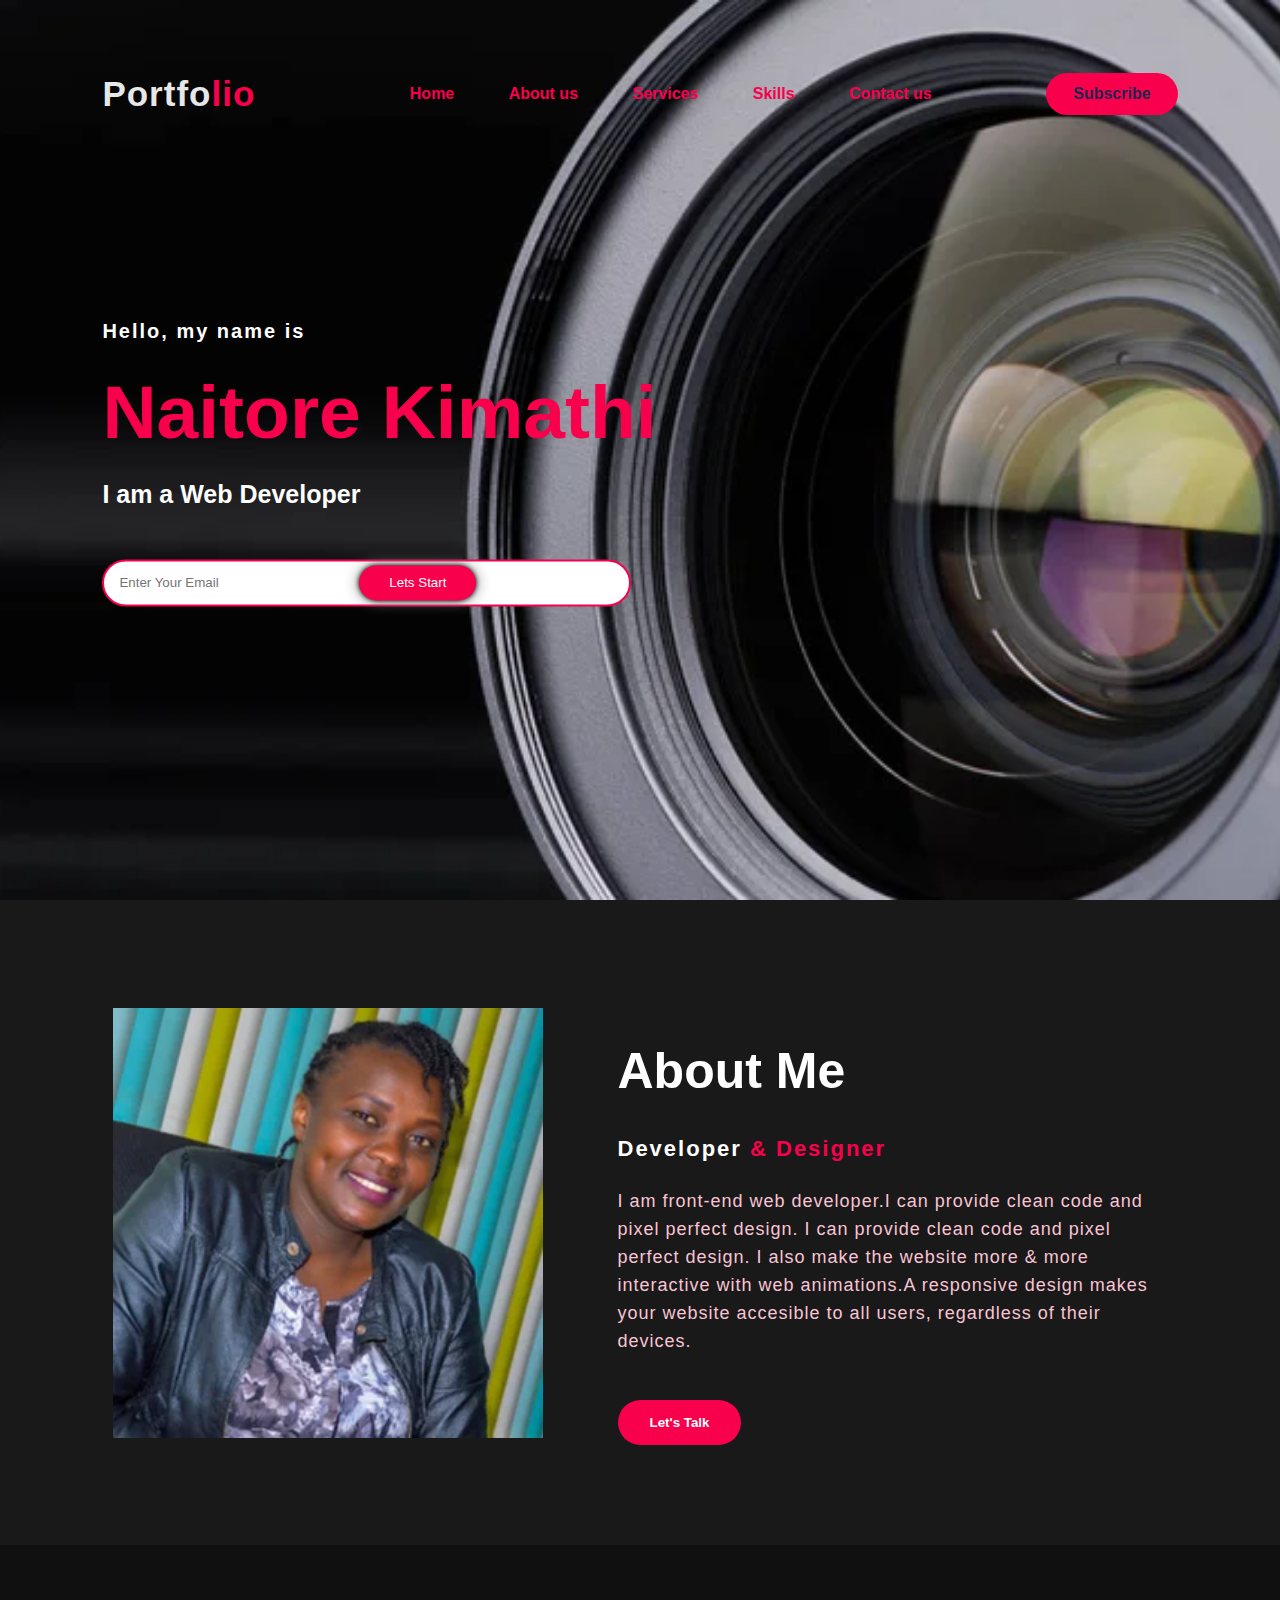
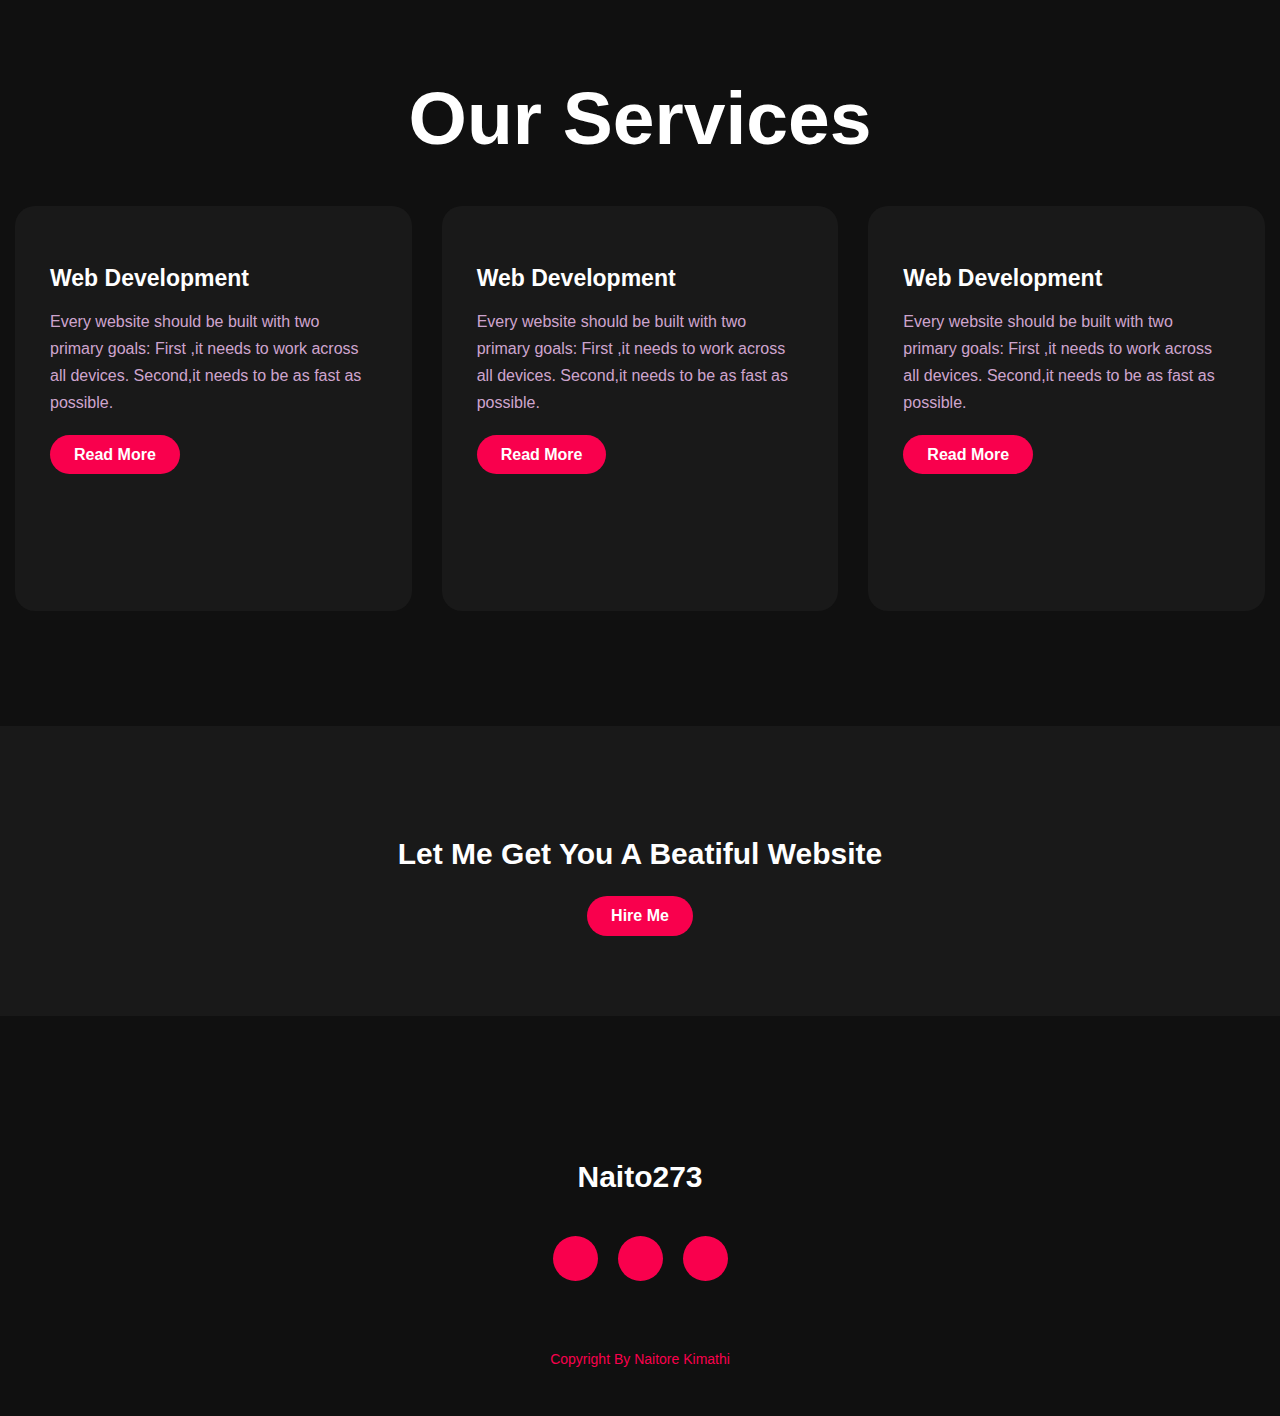
==== index.html @ b64b1fa2 "Update and rename portfolio.html to index.html" ====
<!DOCTYPE html>
<html>
<head>
<title>Portfolio Website</title>
<link rel="stylesheet" href="style.css">
<link rel="preconnet" href="https://font.gastitic.com">
 <link href="https://fonts.googleapis.com/css2?family=Josefin+Sans:ital,wght@0,100;0,200;0,300;0,400;0,500;0,600;0,700;1,100;1,200;1,300;1,400;1,500;1,600;1,700&display=swap" rel="stylesheet">
 <link rel="stylesheet" href="https://cdnjs.cloudflare.com/ajax/libs/font-awesome/6.4.0/css/all.min.css" integrity="sha512-iecdLmaskl7CVkqkXNQ/ZH/XLlvWZOJyj7Yy7tcenmpD1ypASozpmT/E0iPtmFIB46ZmdtAc9eNBvH0H/ZpiBw==" crossorigin="anonymous" referrerpolicy="no-referrer" />
</head>
<body>
    <div class="background">
     <nav>
            <h2 class="logo">Portfo<span>lio</span></h2>
            <ul>
                <li><a href="#">Home</a></li>
                <li><a href="#">About us</a></li>
                <li><a href="#">Services</a></li>
                <li><a href="#">Skills</a></li>
                <li><a href="#">Contact us</a></li>
            </ul>
            <a href="#" class="btn">Subscribe</a>
        </nav>
    </div>
        <div class="content">
            <h4>Hello, my name is</h4>
            <h1>Naitore Kimathi</h1>
            <h3>I am a Web Developer</h3>
            <div class="newsletter">
                <form>
                    <input type="email" name="email"id="mail" placeholder="Enter Your Email">
                    <input type="submit" name="submit" value="Lets Start">
            </form>
            </div>
        </div>

            <!--about section start-->
        <section class="about"> 
    <div class="main">
        <img src="pic.png" alt="">
        <div class="about-text">
            <h2>About Me</h2>
            <h5>Developer <span>& Designer</span></h5>
            <p>I am
 front-end web developer.I can provide clean code and pixel perfect design. 
 I can provide clean code and pixel perfect design. I also make the website
  more & more interactive with web animations.A responsive design makes your 
  website accesible to all users, regardless of their devices.</p>
  <button type="button">Let's Talk</button>
        </div>
    </div>
   </section>
   <!--services section start-->
<div class="service">
    <div class="title">
        <h2>Our Services</h2> 
    </div>

    <div class="box">
        <div class="card">
            <i class="fa-solid fa-bars"></i>
    <h5>Web Development</h5>
<div class="pra">
    <p>Every website should be built with two primary goals: First ,it needs to work across all devices.
         Second,it needs to be as fast as possible.</p>
     <p style="text-align: centre;">
            <a class="button" href="#">   Read More</a>
        </p>
       </div>
    </div>

    <div class="card">
        <i class="fa-solid fa-user"></i>
     <h5>Web Development</h5>
<div class="pra">
<p>Every website should be built with two primary goals: First ,it needs to work across all devices.
     Second,it needs to be as fast as possible.</p>
 <p style="text-align: centre;">
        <a class="button" href="#">   Read More</a>
    </p>
   </div>
</div>


<div class="card">
    <i class="fa-solid fa-bell"></i>
   <h5>Web Development</h5>
<div class="pra">
<p>Every website should be built with two primary goals: First ,it needs to work across all devices.
 Second,it needs to be as fast as possible.</p>
<p style="text-align: centre;">
    <a class="button" href="#">   Read More</a>
</p>
</div>
</div>
</div>
</div> 

<!--Contact Me-->
<div class="contact-me">
    <p>Let Me Get You A Beatiful Website</p>
    <a class="button-two" href="#">Hire Me</a>
</div>

<!--footer-->
<footer>
 <p>Naito273</p>
 <div class="social">
    <a href="#"><i class="fa-brands fa-github"></i></a>
    <a href="#"><i class="fa-brands fa-instagram"></i></a>
    <a href="#"><i class="fa-brands fa-tiktok"></i></a>
</div>
<p class="end">Copyright By Naitore Kimathi</p>
</footer>
</body>
</html>
---- style.css ----
body
{
    margin: 0px;
    padding: 0px;
    font-family: sans-serif;

}
.background
{
    width: 100%;
    height: 100vh;
     background-image: url(background.jpg);
    background-size: cover;
    background-position: center;
    
}
nav{
    display: flex;
    align-items: center;
    justify-content: space-between;
    padding-top: 45px;
    padding-left: 8%;
    padding-right: 8%;
} 

.logo
{
    color:#ffffffe8;
    font-size: 35px;
    letter-spacing: 1px;
    cursor:pointer;
    }
span{
    color:#f9004d;
}
nav ul li{
    list-style-type: none;
    display: inline-block;
    padding: 10px 25px;

}
nav ul li a{
    color:#f9004d;
    text-decoration: none;
    font-weight: bold;
    transform: capitalize;
}
nav ul li a:hover{
color:rgb(0, 217, 255) ;
transition: 4s;
}
.btn{
    background-color:#f9004d;
    color:#042a4ee8;
    text-decoration: none;
    border: 2px solid transparent;
    font-weight: bold ;
    padding: 10px 25px;
    border-radius: 30px ;
    }
.content{
    position: absolute;
    top:50%;
    left:8%;
    transform: translateY(-50%);
}
h1{
    color:#f9004d;
    margin: 20px 0px 20px;
    font-size: 75px;
}
h3{
    color:#ffffff;
    font-size: 25px;
    margin-bottom: 50px;
}
h4{
    color: #ffffff;
    letter-spacing: 2px;
    font-size: 20px;
}
.newsletter form{
    width: 380px;
    max-width: 100%;
    position: relative;
}
.newsletter form input:first-child{
    display: inline-block;
    width: 100%;
    padding: 14px 130px 14px 15px;
    border: 2px solid #f9004d;
    outline:none;
    border-radius: 30px;
}
.newsletter form input:last-child{
position: absolute;
display: inline-block;
outline: none;
border:none;
padding: 10px 30px;
border-radius:30px ;
background-color: #f9004d;
color: white;  
box-shadow: 0px 0px 5px #000, 0px 0px 15px #858585;
top:6px;
right: 6px;
}

.about{
    width: 100%;
    padding: 100px 0px;
    background-color: #191919;
}
.about img{
    height: auto;
    width: 430px;
}
.about-text{
    width: 550px;
}
.main{
    width: 1130px;
    max-width: 95%;
    margin: 0 auto;
    display: flex;
    align-items: center;
    justify-content: space-around;
}
.about-text h2{
    color:white;
    font-size: 50px;
    text-transform: capitalize;
    margin-bottom: 20px;
}
.about-text h5{
    color: white;
    letter-spacing: 2px;
    font-size: 22px;
    margin-bottom: 25px;
    text-transform: capitalize;
}
.about-text p{
    color: #f8c4d4;
    letter-spacing: 1px;
    line-height:28px;
    font-size: 18px;
    margin-bottom: 45px;
}
button{
    background-color:#f9004d;
    color:white; 
    text-decoration: none;
    border: 2px solid transparent;
    font-weight: bold;
    padding: 13px 30px;
    border-radius: 30px;
    transition: .4s;
}
button:hover{
    background-color: transparent;
    border:2px solid #f9004d;
    cursor : pointer;

}
.service{
    background:#101010;
    width: 100%;
    padding: 100px 0px;
}
.title h2{
    color:white;
    font-size: 75px;
    width: 1130px;
    margin: 30px auto;
    text-align:center;
}
.box{
    display:flex;
    justify-content: center;
    align-items:center;
    min-height: 400px;
}
 .card{
    height:365px;
    width:335px;
    padding: 20px 35px;
    background:#191919;
    border-radius: 20px;
    margin:15px;
    position:relative;
    overflow: hidden;
}
.card i{
    font-size: 50px;
    display:block;
    text-align: center;
    margin: 25px 0px;
    color: #f9004d;
}
h5{
    color:white;
    font-size: 23px;
    margin-bottom: 15px;
}
.pra p{
    color: #fcfc;
    font-size: 16px;
    line-height: 27px;
    margin-bottom: 25px;
}
.card .button{
    background-color:#f9004d;
    color:white; 
    text-decoration: none;
    border: 2px solid transparent;
    font-weight: bold;
    padding: 9px 22px;
    border-radius: 30px;
    transition: .4s;

}
.card .button:hover{
    background-color:transparent;
    border: 2px solid #f9004d;
    cursor:pointer;
}
.contact-me{
    width:100%;
    height:290px;
    background:#191919;
    display: flex;
    align-items: center;
    flex-direction: column;
    justify-content: center;
}
.contact-me p{
    color: white;
    font-size: 30px;
    font-weight:bold;
    margin-bottom: 25px;

}
.contact-me .button-two{
    background-color:#f9004d;
    color:white; 
    text-decoration: none;
    border: 2px solid transparent;
    font-weight: bold;
    padding: 9px 22px;
    border-radius: 30px;
    transition: .4s;

}
.contact-me .button-two:hover{
    background-color:transparent;
    border: 2px solid #f9004d;
    cursor:pointer;  
}
footer{
    position: relative;
    width: 100%;
    height: 400px;
    background: #101010;
    display:flex;
    flex-direction: column;
    align-items: center;
    justify-content:center;
}
footer p:nth-child(1){
    font-size:30px;
    color:white;
    margin-bottom: 20px;
    font-weight:bold;
}
 .social{
    display:flex;
}
.social a{
    width: 45px;
    height: 45px;
    display: flex;
    align-items:center;
    justify-content: center;
    background:#f9004d;
    border-radius: 50%;
    margin: 22px 10px;
    color:white;
    text-decoration: none;
    font-size: 20px;
}
.social a:hover{
   transform: scale(1.3); 
   transition: 3s;
}
.end{
    position: absolute;
    color:#f9004d;
    bottom: 35px;
    font-size: 14px; 
}
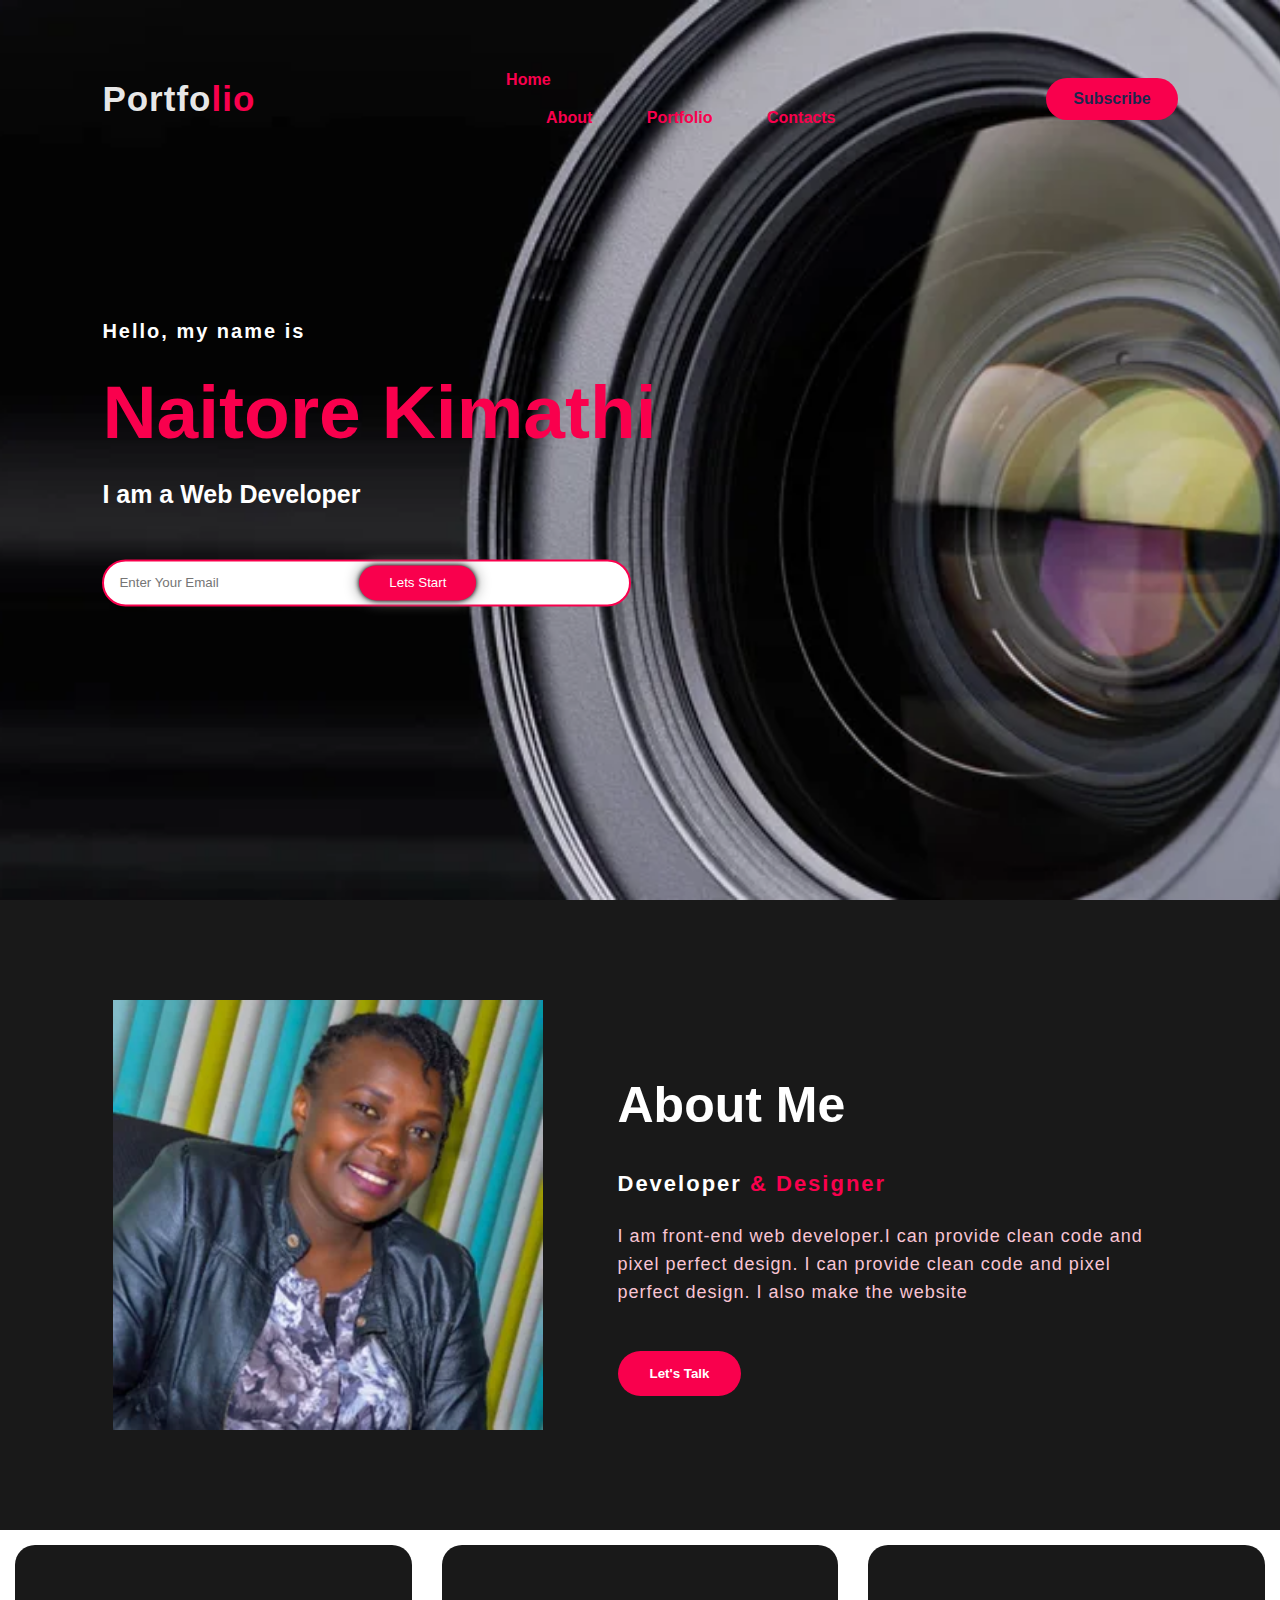
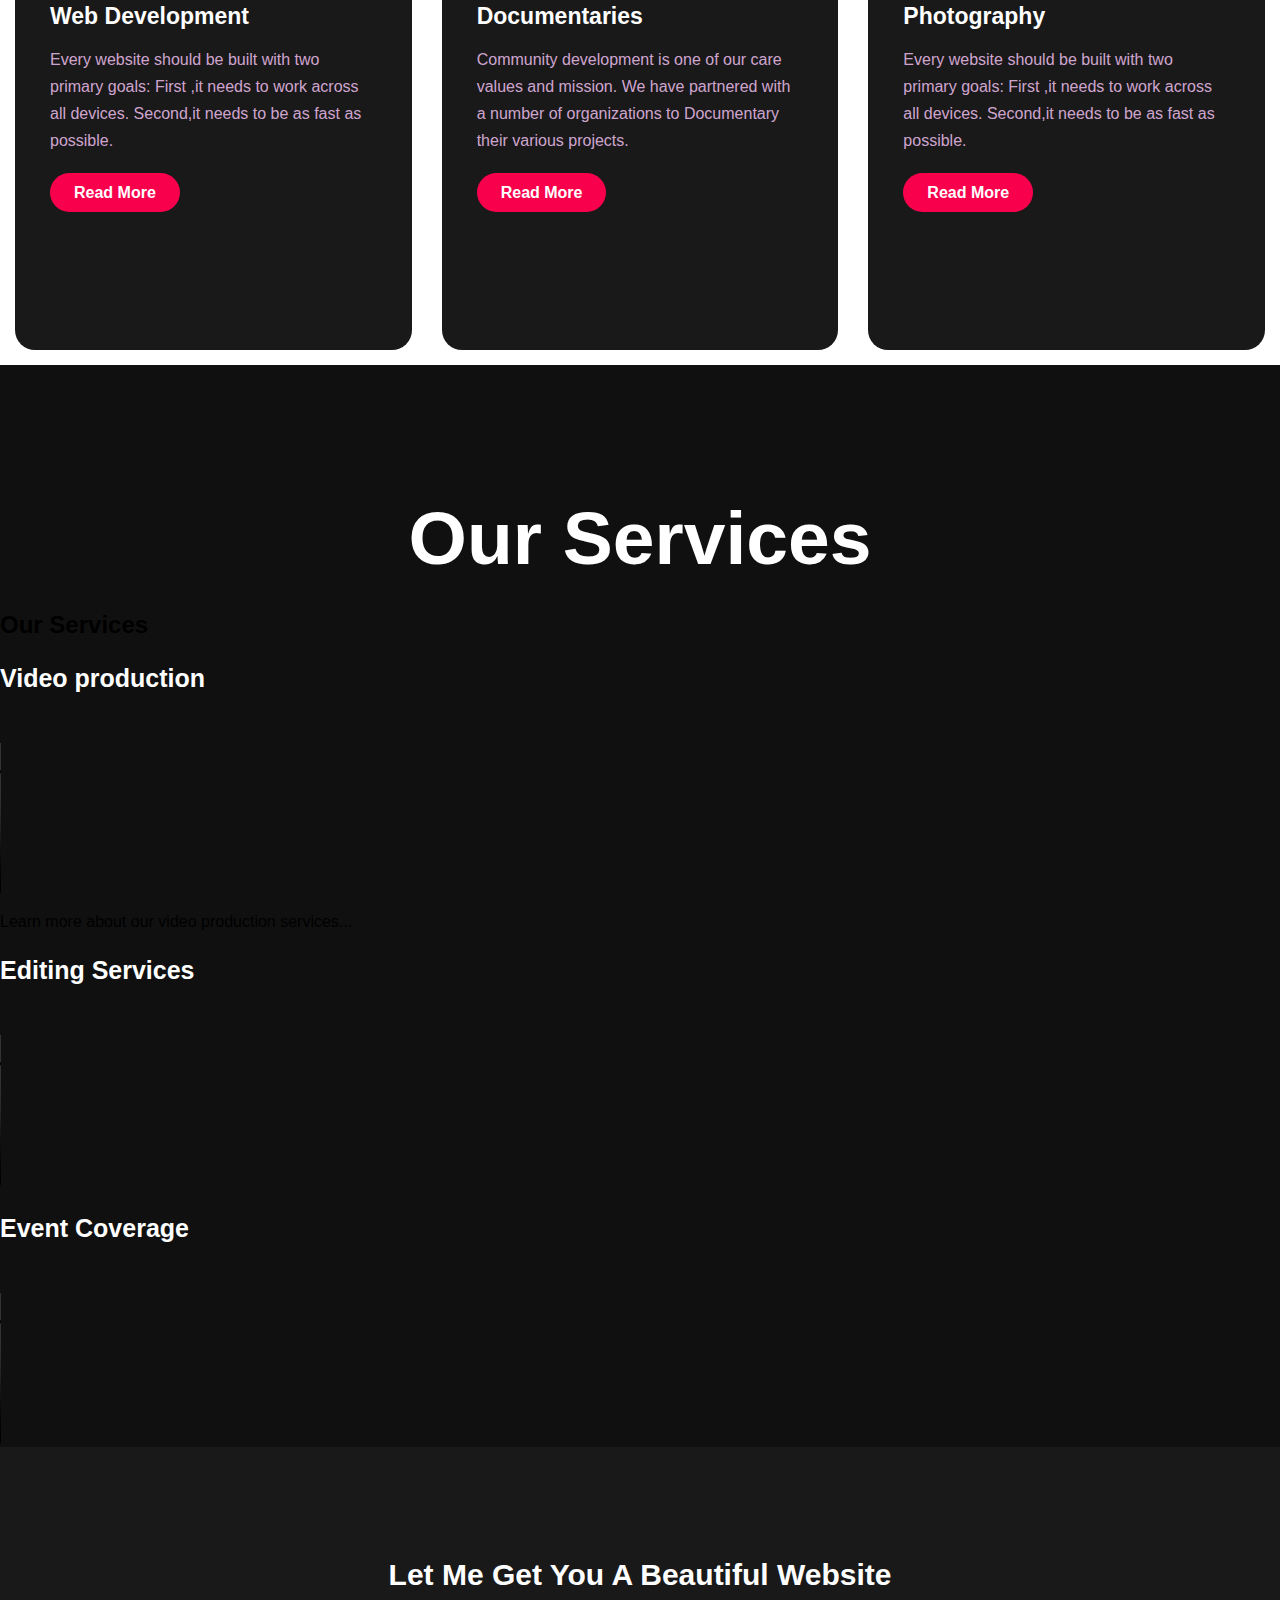
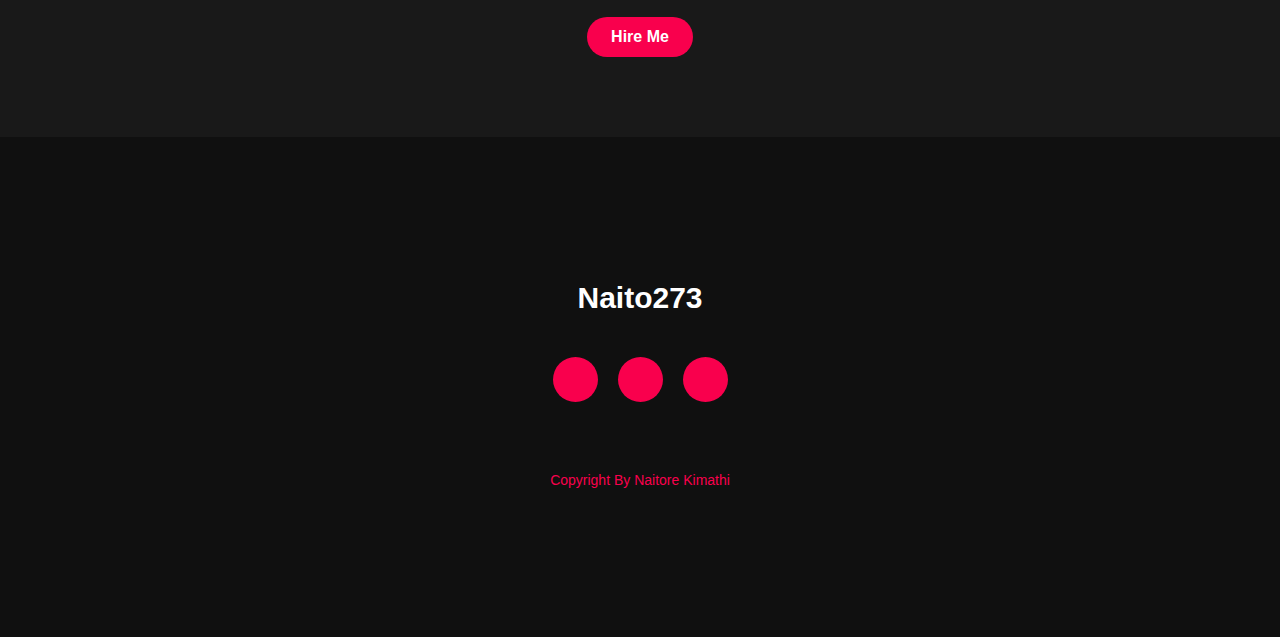
==== commit dd55b6b7: "Update and rename portfolio.html to index.html" ====
--- a/index.html
+++ b/index.html
@@ -13,10 +13,12 @@
             <h2 class="logo">Portfo<span>lio</span></h2>
             <ul>
                 <li><a href="#">Home</a></li>
-                <li><a href="#">About us</a></li>
-                <li><a href="#">Services</a></li>
-                <li><a href="#">Skills</a></li>
-                <li><a href="#">Contact us</a></li>
+                <ul>
+                    <li><a href="#" target="_blank">About</a></li>
+                    <li><a href="#"target="_blank">Portfolio</a></li>
+                    <li><a href="#contacts"
+                        >Contacts</a></li>
+                </ul>
             </ul>
             <a href="#" class="btn">Subscribe</a>
         </nav>
@@ -43,34 +45,15 @@
             <p>I am
  front-end web developer.I can provide clean code and pixel perfect design. 
  I can provide clean code and pixel perfect design. I also make the website
-  more & more interactive with web animations.A responsive design makes your 
-  website accesible to all users, regardless of their devices.</p>
+</p>
   <button type="button">Let's Talk</button>
         </div>
     </div>
    </section>
-   <!--services section start-->
-<div class="service">
-    <div class="title">
-        <h2>Our Services</h2> 
-    </div>
-
-    <div class="box">
-        <div class="card">
-            <i class="fa-solid fa-bars"></i>
-    <h5>Web Development</h5>
-<div class="pra">
-    <p>Every website should be built with two primary goals: First ,it needs to work across all devices.
-         Second,it needs to be as fast as possible.</p>
-     <p style="text-align: centre;">
-            <a class="button" href="#">   Read More</a>
-        </p>
-       </div>
-    </div>
-
+   <div class="box">
     <div class="card">
-        <i class="fa-solid fa-user"></i>
-     <h5>Web Development</h5>
+        <i class="fa-solid fa-bars"></i>
+<h5>Web Development</h5>
 <div class="pra">
 <p>Every website should be built with two primary goals: First ,it needs to work across all devices.
      Second,it needs to be as fast as possible.</p>
@@ -80,24 +63,75 @@
    </div>
 </div>
 
+<div class="card">
+    <i class="fa-solid fa-user"></i>
+ <h5>Documentaries</h5>
+<div class="pra">
+<p>Community development is one of our care values and mission. We have partnered with a number of organizations
+ to Documentary
+their various projects.
+</p>
+<p style="text-align: centre;">
+    <a class="button" href="#">   Read More</a>
+
+</p>
+
+</div>
+</div>
+
 
 <div class="card">
-    <i class="fa-solid fa-bell"></i>
-   <h5>Web Development</h5>
+<i class="fa-solid fa-bell"></i>
+<h5>Photography</h5>
 <div class="pra">
 <p>Every website should be built with two primary goals: First ,it needs to work across all devices.
- Second,it needs to be as fast as possible.</p>
+Second,it needs to be as fast as possible.</p>
 <p style="text-align: centre;">
-    <a class="button" href="#">   Read More</a>
+<a class="button" href="#">   Read More</a>
 </p>
 </div>
 </div>
 </div>
 </div> 
+   <!--services section start-->
+<div class="service">
+    <div class="title">
+        <h2>Our Services</h2> 
+    </div>
+    <section id="services">
+        <h2>Our Services</h2>
+        <div class="service-video">
+            <h3>Video production</h3>
+            <video controls>
+                <source src="Pannar seed launch.mp4" type="video/mp4">
+                <!-- Add additional <source> elements for other formats if needed -->
+                Your browser does not support the video tag.
+            </video>
+        </div>
+        <p>Learn more about our video production services...</p>
+        <div class="service-video">
+            <h3>Editing Services</h3>
+            <video controls>
+                <source src="FFE &FF SPAK Partnership DOCUMENTARY.mp4" type="video/mp4">
+                Your browser does not support the video tag.
+            </video>
+        </div>
+        <div class="service-video">
+            <h3>Event Coverage</h3>
+            <video controls>
+                <source src="NASFPA.mp4" type="video/mp4">
+                Your browser does not support the video tag.
+            </video>
+        </div>
+    </section>
+
+    
+
+    
 
 <!--Contact Me-->
 <div class="contact-me">
-    <p>Let Me Get You A Beatiful Website</p>
+    <p>Let Me Get You A Beautiful Website</p>
     <a class="button-two" href="#">Hire Me</a>
 </div>
 
